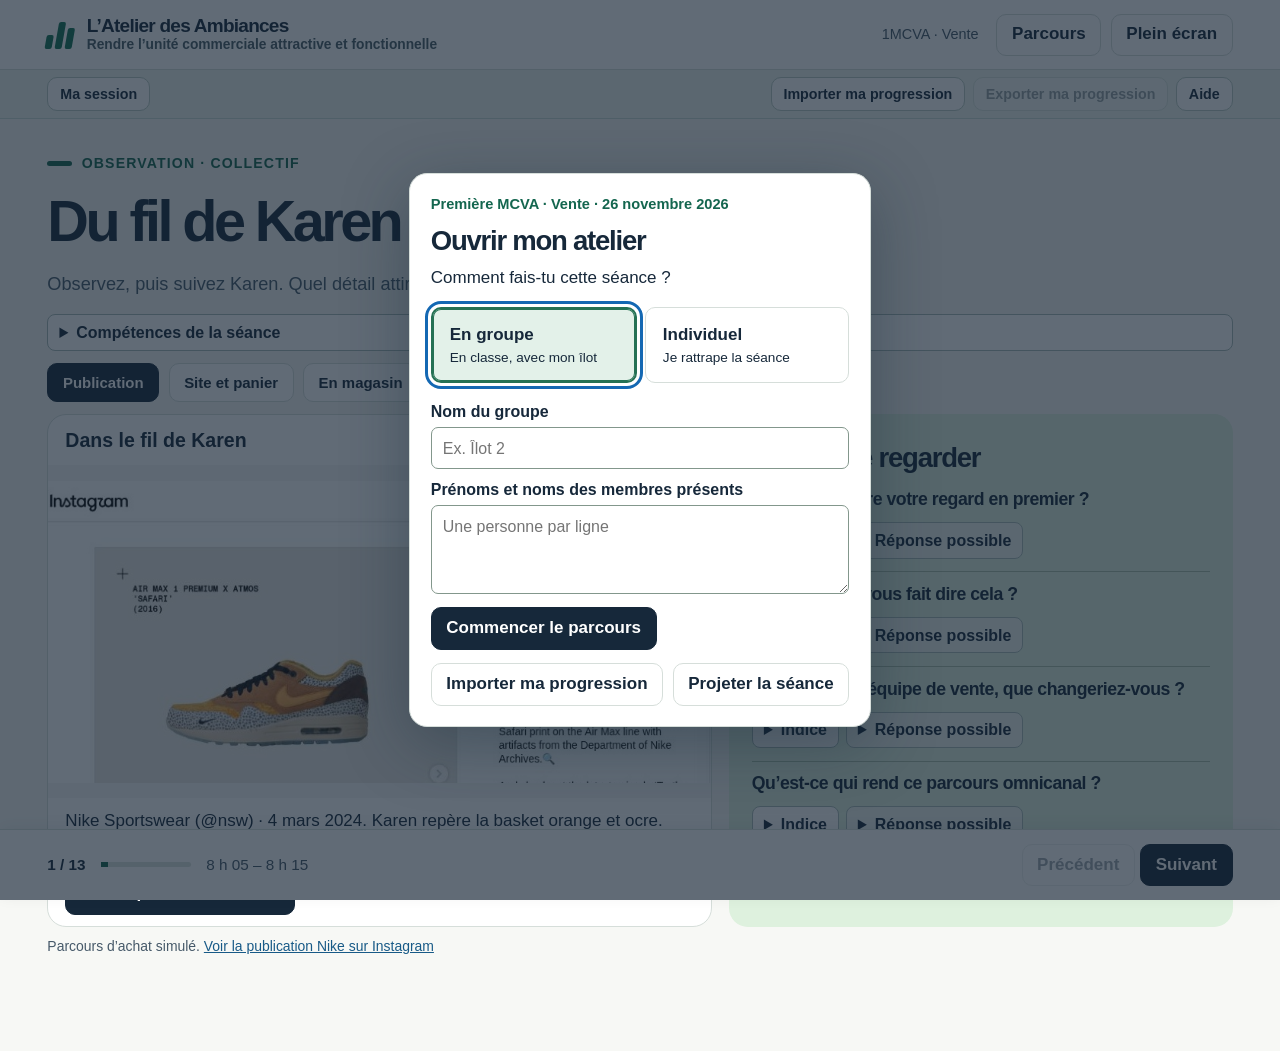
==== atelier-des-ambiances/index.html @ 0b669b0b "Publier l’Atelier des Ambiances 1MCVA et le lot de 20 dossiers à imprimer" ====
<!doctype html>
<html lang="fr"><head><meta charset="utf-8"><meta name="viewport" content="width=device-width,initial-scale=1"><meta name="theme-color" content="#182a3b"><title>L’Atelier des Ambiances · Rendre l’unité commerciale attractive et fonctionnelle</title><link rel="stylesheet" href="style.css"><script defer src="scene.js"></script><script defer src="config.js"></script><script defer src="carnet.js"></script><script defer src="cours.js"></script></head><body>
<header class="top"><div class="identity"><i class="brandmark" aria-hidden="true"><b></b><b></b><b></b></i><span>L’Atelier des Ambiances<small>Rendre l’unité commerciale attractive et fonctionnelle</small></span></div><div class="toolbar"><span class="classTag">1MCVA · Vente</span><button id="plan">Parcours</button><button id="full">Plein écran</button></div></header>
<nav id="carnetbar" aria-label="Session et sauvegarde"><button id="sessionButton">Ma session</button><div class="saveTools"><button data-carnet="import">Importer ma progression</button><button data-carnet="export">Exporter ma progression</button><button data-carnet="help" aria-label="Aide pour sauvegarder et reprendre">Aide</button></div></nav><p id="carnetNotice" role="status" hidden></p>
<input type="file" id="importFile" accept=".json,application/json" hidden>
<dialog id="sessionDialog" aria-labelledby="sessionHeading"><div id="sessionContent"></div></dialog>
<dialog id="saveHelp" aria-labelledby="saveHeading"><div class="dialoghead"><h2 id="saveHeading">Emporter mon travail</h2><button data-close>Fermer</button></div><ol class="recipe"><li>Clique sur <b>Exporter ma progression</b>. Retrouve le fichier <b>.json</b> dans <b>Téléchargements</b> ou dans le dossier que tu as choisi.</li><li>Envoie-toi ce fichier en pièce jointe sur ta boîte mail. En groupe, chacun peut en garder une copie.</li><li>Sur l’autre ordinateur, télécharge la pièce jointe, ouvre l’Atelier et clique sur <b>Importer ma progression</b>. Choisis le fichier pour retrouver tes réponses et la dernière étape.</li></ol><p>Un clic droit sur Importer ou Exporter ouvre aussi cette aide. Sur téléphone, touche « Aide ».</p></dialog>
<dialog id="confirmImport" aria-labelledby="replaceHeading"><div class="dialoghead"><h2 id="replaceHeading">Reprendre ce carnet ?</h2></div><p id="replaceInfo"></p><p>Le carnet importé remplacera celui de cet onglet. Tu peux d’abord exporter ton travail actuel.</p><div class="tools"><button data-close>Annuler</button><button data-carnet="confirmImport" class="dark">Reprendre le carnet importé</button></div></dialog>
<main id="stage" aria-live="off"></main>
<footer><div class="status"><strong id="count"></strong><div class="track"><i id="progress"></i></div><span id="time"></span></div><div><button id="prev">Précédent</button><button class="dark" id="next">Suivant</button></div></footer>
<dialog id="menu"><div class="dialoghead"><h2>Le parcours des deux heures</h2><button data-close>Fermer</button></div><div id="menulist"></div></dialog>
<dialog id="photo"><div class="dialoghead"><h2 id="photoTitle">Observer la scène</h2><button data-close>Fermer</button></div><img id="large" alt=""><p id="credit"></p></dialog>
<dialog id="help"><div class="dialoghead"><h2>Fiche repère</h2><button data-close>Fermer</button></div><div id="gloss"></div></dialog>
<noscript>Active JavaScript pour parcourir la démonstration.</noscript>
</body></html>
---- atelier-des-ambiances/style.css ----
*{box-sizing:border-box} :root{--ink:#16283a;--sub:#465969;--paper:#f7f8f5;--line:#d6deda;--c:#11694c;--p:#d8f3ca;--radius:19px;font:17px/1.45 "Inter","Arial",sans-serif}body{margin:0;background:var(--paper);color:var(--ink)}button,select{font:inherit;color:inherit}button{cursor:pointer;border:1px solid var(--line);background:white;border-radius:10px;padding:.46rem .86rem;font-weight:650}button:hover,select:hover{border-color:var(--c)}button:focus-visible,select:focus-visible,a:focus-visible{outline:3px solid #1468b3;outline-offset:3px}button:disabled{opacity:.4;cursor:default}button.dark{background:var(--ink);color:white;border-color:var(--ink)}.top,footer{display:flex;justify-content:space-between;align-items:center;gap:1rem;padding:.8rem clamp(14px,3.7vw,70px);background:#fff;border-bottom:1px solid var(--line)}.top{min-height:62px}.identity,.toolbar,.status,.tools,.tabs,.chips{display:flex;align-items:center;gap:.55rem;flex-wrap:wrap}.identity{font-weight:800;font-size:1.12rem;letter-spacing:-.04em}.brandmark{height:29px;width:30px;display:flex;gap:3px;align-items:flex-end;transform:skew(-10deg)}.brandmark b{background:#117354;width:7px;height:14px;border-radius:2px}.brandmark b:nth-child(2){height:27px}.brandmark b:last-child{height:21px}.classTag{color:var(--sub);font-size:.85rem;margin-right:.5rem}main{max-width:1590px;margin:auto;padding:clamp(16px,2.7vw,40px) clamp(14px,3.7vw,70px) 24px;min-height:calc(100svh - 144px)}.kicker{display:flex;align-items:center;gap:.55rem;color:var(--c);font-size:.83rem;font-weight:800;letter-spacing:.08em;text-transform:uppercase}.kicker:before{content:"";width:25px;height:5px;background:var(--c);border-radius:4px}h1,h2,h3,p{margin:0}h1{font-size:clamp(2.1rem,4.5vw,4.75rem);font-weight:780;letter-spacing:-.062em;line-height:1.03;margin:.32em 0 .36em}h2{font-size:clamp(1.3rem,2.15vw,2rem);letter-spacing:-.045em;line-height:1.14;margin:.2em 0 .5em}h3{letter-spacing:-.026em}.intro{font-size:clamp(1rem,1.42vw,1.32rem);line-height:1.35;color:var(--sub);max-width:95ch;margin:.1rem 0 1.05rem}.grid{display:grid;grid-template-columns:minmax(0,1.32fr) minmax(0,1fr);gap:1rem;align-items:stretch}.grid.flip{grid-template-columns:1fr 1.18fr}.panel,.sheet,.scene,.mini{border-radius:var(--radius);border:1px solid var(--line);background:white;padding:clamp(15px,1.7vw,27px);min-width:0}.tint{background:var(--p);border-color:transparent}.scene{padding:0;overflow:hidden;display:flex;flex-direction:column;position:relative;background:#142932;color:white;min-height:240px}.scene img{width:100%;height:clamp(210px,34vh,410px);object-fit:cover;display:block}.scene .capt{padding:.7rem 1rem;display:flex;align-items:center;justify-content:space-between;gap:.8rem;font-size:.9rem}.capt button{font-size:.85rem;color:white;background:transparent;border-color:#78909a;white-space:nowrap}.minor{font-size:.86rem;font-weight:750;color:var(--c)}.scene .minor{color:#bff1ce}.promptrow{display:flex;gap:.7rem;padding:.65rem 0;border-bottom:1px solid #a6bdaa;align-items:baseline;font-size:clamp(1.04rem,1.6vw,1.45rem);line-height:1.24;font-weight:650}.promptrow:last-child{border-bottom:0}.mark{font:700 .78rem/1 Arial;min-width:1.35rem;color:var(--c)}.tabs{margin:.7rem 0}.tabs button,.chips button{font-size:.88rem}.tabs button.on,.chips button.on{color:#fff;background:var(--ink);border-color:var(--ink)}.tools{margin-top:.8rem}.soft{background:var(--p);border-color:transparent;color:var(--ink)}.under{background:transparent;padding:0 .05em;color:var(--c);border:0;border-bottom:2px dotted var(--c);border-radius:0;font-weight:750}.defanswer{margin:.6rem 0;padding:.65rem .9rem;border-left:4px solid var(--c);background:var(--p);color:var(--ink);font-size:1rem}.defanswer:empty{display:none}.cards{display:grid;grid-template-columns:repeat(4,minmax(0,1fr));gap:.7rem}.store{border-radius:var(--radius);overflow:hidden;border:1px solid var(--line);background:white}.store img{width:100%;height:clamp(110px,18vh,180px);object-fit:cover;display:block}.store .inside{padding:.8rem}.store h3{font-size:1.25rem}.store p{font-size:.93rem;color:var(--sub)}.revealing{animation:reel .16s infinite alternate}.wheel{border-radius:50%;width:72px;aspect-ratio:1;margin:12px auto;background:conic-gradient(#167858 0 25%,#ffae83 25% 50%,#aea2f4 50% 75%,#e3de86 75% 100%);border:6px solid white;box-shadow:0 0 0 1px var(--line);position:relative}.wheel:after{content:"";position:absolute;inset:36%;background:#172a37;border:3px solid white;border-radius:50%}.reel{padding:.7rem;text-align:center}.reel .wheel.spinning{animation:spin .5s linear infinite}@keyframes spin{to{transform:rotate(360deg)}}@keyframes reel{to{opacity:.55}}.missionlead{display:flex;align-items:center;gap:1rem;justify-content:space-between;flex-wrap:wrap;margin-bottom:.7rem}.missionlead select{padding:.48rem;border-radius:8px;border:1px solid var(--line);background:white;font-weight:bold;max-width:100%}.choiceGrid{display:grid;grid-template-columns:repeat(2,minmax(0,1fr));gap:.55rem;margin:.8rem 0}.option{display:flex;align-items:baseline;gap:.65rem;text-align:left;min-height:3.4rem;line-height:1.24;padding:.72rem}.option span{background:#edf1f1;border-radius:6px;color:var(--sub);padding:.1rem .35rem;font-size:.83rem}.option.chosen{border:2px solid var(--c);background:var(--p)}.answer{padding:.76rem .9rem;border-left:4px solid var(--c);background:#f1f5f0;margin-top:.65rem}.answer strong{display:block}.steps{display:grid;gap:.55rem;margin:.5rem 0}.step{padding:.62rem .8rem;background:#f2f5f2;border-radius:9px;line-height:1.3}.step b{color:var(--c)}.step small{display:block;color:var(--sub);font-size:.86rem}.sample{padding:.8rem;border-radius:11px;background:#f1f4f2;margin:.6rem 0}.sample div+div{border-top:1px solid var(--line);padding-top:.35rem;margin-top:.35rem}.brief{margin:.7rem 0;padding:.75rem 1rem;background:var(--p);border-radius:10px}.brief b{color:var(--c)}.terms{display:grid;grid-template-columns:repeat(3,minmax(0,1fr));gap:.8rem}.termcard{background:white;border:1px solid var(--line);border-radius:var(--radius);overflow:hidden}.termcard img{width:100%;height:clamp(100px,16vh,160px);object-fit:cover;display:block}.termcard section{padding:1rem}.termcard p{color:var(--sub);margin:.4rem 0}.screenHead{font-size:1.15rem;line-height:1.4}.small{color:var(--sub);font-size:.9rem}.showcase{background:#e7e6f6;color:#302857;padding:1rem;border-radius:13px}.lexline{margin:.7rem 0}.compare{margin:.6rem 0;padding:.7rem 1rem;background:#f5f3ff;border-radius:10px}.textline{display:block;margin:.4rem 0}.teacher{margin:.55rem 0 0}.teacher summary{cursor:pointer;font-weight:bold;color:var(--c)}a{color:#185a87}footer{border-top:1px solid var(--line);border-bottom:none;min-height:67px;position:sticky;bottom:0;z-index:3;box-shadow:0 -3px 14px #152a3410}.status{gap:.9rem;font-size:.9rem}.track{width:90px;height:5px;background:#dde4de;border-radius:4px}.track i{background:var(--c);height:100%;display:block;transition:width .2s}.status span{color:var(--sub)}footer button{margin-left:.3rem}dialog{max-width:min(850px,94vw);max-height:88vh;border:1px solid var(--line);border-radius:18px;padding:1.2rem;color:var(--ink);box-shadow:0 16px 65px #13293660}dialog::backdrop{background:#122232aa}.dialoghead{display:flex;justify-content:space-between;align-items:center;gap:1rem;margin-bottom:.5rem}#menulist{display:grid;grid-template-columns:1fr 1fr;gap:.4rem}#menulist button{text-align:left;display:flex;flex-direction:column}#menulist button small{color:var(--sub);font-size:.8rem}#photo{width:min(1100px,95vw)}#large{width:100%;max-height:65vh;object-fit:contain;background:#10191b}#credit{font-size:.85rem}#gloss p{margin:.4rem 0}.ghost{background:transparent}.inlinepic{width:100%;max-height:130px;object-fit:cover;border-radius:10px}.finalForm{border-top:7px solid #7052a2}.result{font-size:1.18rem;font-weight:bold}.sr{position:absolute;height:1px;width:1px;clip-path:inset(50%);overflow:hidden}
@media(min-width:1600px){:root{font-size:21px}}@media(max-width:850px){.grid,.grid.flip{grid-template-columns:1fr 1fr}.cards{grid-template-columns:1fr 1fr}.terms{gap:.35rem}.termcard section{padding:.65rem}.top{padding:.6rem .9rem}}
@media(max-width:650px){:root{font-size:16px}.top{align-items:flex-start;gap:.3rem}.toolbar{gap:.2rem}.toolbar button{padding:.35rem .5rem;font-size:.85rem}.classTag{display:none}.identity{font-size:1rem}.grid,.grid.flip,.terms,.choiceGrid{grid-template-columns:1fr}.termcard{display:flex;align-items:center}.termcard img{width:26%;height:115px}.scene img{height:205px}.track{display:none}.status{gap:.3rem;flex-direction:column;align-items:flex-start}.cards{gap:.45rem}#menulist{grid-template-columns:1fr}main{min-height:0}.top .brandmark{display:none}footer{padding:.55rem .65rem}.terms .defanswer{padding:.4rem}.scene{min-height:0}}@media(prefers-reduced-motion:reduce){*{animation:none!important;transition:none!important}}
#printSheet{display:none}@media print{@page{size:A4;margin:13mm}html body>*{display:none!important}html body>#printSheet{display:block!important;color:black}#printSheet h1{font-size:24pt}#printSheet h2{margin-top:6mm;font-size:15pt}#printSheet p{font-size:11pt;margin:3mm 0}#printSheet img{width:95mm;height:52mm;object-fit:cover}#printSheet .ruled{font-size:11pt;line-height:1.25;border-bottom:1px dotted #999;padding:2mm 0 6mm}}
.casePic{display:block;width:100%;height:clamp(100px,19vh,220px);object-fit:cover;border-radius:12px;margin:.55rem 0 .8rem}
.identity small{display:block;color:#485c65;font-size:.81rem;letter-spacing:0;font-weight:550;line-height:1.22}.identity>span{line-height:1.15}.tutor{padding:1rem 1.25rem;background:var(--ink);color:#fff;border-radius:14px;border-left:8px solid #efac55;margin:.7rem 0 1rem}.tutor strong{display:block;font-size:clamp(1.18rem,2.05vw,1.9rem);line-height:1.25}.tutor .minor{color:#f6ca8d;margin-bottom:.38rem}.aid{border:1px solid #aabcb9;background:#fff;color:var(--ink);border-radius:8px;padding:.33rem .65rem;font-size:.94rem;margin:.25rem 0}.aid summary,.localtest summary{font-weight:650;cursor:pointer}.aid>div{padding:.4rem 0 .15rem}.aids{display:flex;gap:.4rem;flex-wrap:wrap;margin:.3rem 0}.aids .aid[open]{flex-basis:100%}.solution{background:#eef4ef}.exercise+.exercise{border-top:1px solid #a9bda9;padding-top:.56rem;margin-top:.5rem}.exercise h3{font-size:1.04rem}.linkbtn{display:inline-block;background:#fff;text-decoration:none;border-radius:9px;padding:.48rem .75rem;color:#154575;border:1px solid #a7b7c4;font-weight:650}.primary{background:var(--ink);color:white}.wheelgrid{display:grid;grid-template-columns:1fr .95fr 1fr;gap:.8rem;grid-template-areas:"a wheel b" "c wheel d";align-items:stretch}.wheelgrid article:nth-child(1){grid-area:a}.wheelgrid article:nth-child(2){grid-area:b}.wheelgrid article:nth-child(4){grid-area:c}.wheelgrid article:nth-child(5){grid-area:d}.hub{grid-area:wheel;display:flex;align-items:center;justify-content:center;flex-direction:column;gap:1rem}.roulette{width:min(20vw,234px);min-width:110px;aspect-ratio:1;border-radius:50%;position:relative;background:conic-gradient(#e8ad69 0 25%,#e6dbe9 25% 50%,#98ba9c 50% 75%,#91a8d1 75%);box-shadow:0 0 0 6px white,0 0 0 7px #9eafad}.roulette:after{content:"";position:absolute;inset:43%;border-radius:50%;background:#20313e}.roulette b{position:absolute;font-size:clamp(.55rem,1vw,.9rem)}.roulette b:nth-child(1){top:24%;right:20%}.roulette b:nth-child(2){bottom:23%;right:19%}.roulette b:nth-child(3){bottom:23%;left:20%}.roulette b:nth-child(4){top:26%;left:4%}.spinning{animation:spin .55s linear infinite}.drawcard img{height:95px}.fourmissions{display:grid;grid-template-columns:repeat(2,minmax(0,1fr));gap:.7rem}.fourmissions .dossier h2{margin-bottom:.25rem}.offerlist p{padding:.24rem 0;border-bottom:1px solid var(--line);line-height:1.25}.offerlist b{color:var(--c);padding-right:.3rem}.fourmissions .scene{min-height:0}.fourmissions .scene img{height:180px}.dossier .scene .capt{padding:.45rem .7rem}.scene{margin:0}.singlemission>.dossier{max-width:920px;margin:auto}.audioBox{padding:.55rem 0}.audioBox b,.audioBox small{display:block}.audioBox small,.footnote{color:var(--sub);font-size:.82rem}.audioBox audio{display:block;max-width:100%;width:285px;height:34px;margin:.3rem 0}.recipe{padding:.6rem 1rem .6rem 2.3rem;background:#fff;border:1px solid var(--line);border-radius:12px}.recipe li{padding:.24rem 0}.social{background:white;border:1px solid var(--line);border-radius:var(--radius);overflow:hidden;align-self:start}.socialtop,.postby,.postbody{padding:.65rem 1rem}.socialtop{font-weight:800;font-size:1.15rem;display:flex;align-items:center;justify-content:space-between}.socialtop span{font-size:.8rem;color:var(--sub)}.postby{font-size:.9rem;display:flex;gap:.5rem}.postby i{font-style:normal;color:#1265ac}.postPhoto{display:block;width:100%;height:clamp(240px,37vh,510px);object-fit:contain;background:#f6f6f6}.social a small{display:block}.footnote{margin-top:.55rem}.formLink{display:flex;gap:1rem;align-items:center;background:#f0ebf8;border-radius:16px;padding:1rem;margin-bottom:.8rem}.formLink img{width:clamp(155px,18vw,240px);background:white}.need{margin:.4rem 0}.localtest h2{margin:.55rem 0}.localtest .tools{margin-top:.7rem}.panel textarea{width:100%;min-height:10rem;display:block;font:inherit;border:1px solid #728592;border-radius:7px}.dossier .minor{color:#584128}.qLocal{margin-top:.5rem}.defanswer{line-height:1.4}.termcard .lexline{padding:.35rem 0;border-bottom:1px solid var(--line)}.softList{margin:.6rem 0}.softList li{padding:.25rem 0}@media(max-width:680px){.fourmissions{grid-template-columns:1fr}.tutor strong{font-size:1.1rem}.wheelgrid{grid-template-columns:1fr 1fr;grid-template-areas:"wheel wheel" "a b" "c d"}.roulette{width:120px}.identity small{font-size:.66rem;max-width:19em}.formLink{display:block}.terms .termcard img{align-self:start;margin-top:.6rem}.terms .termcard{display:block}.terms .termcard img{width:100%;margin:0}.track{display:none}}
.imageAction{width:100%;display:block;border:0;padding:0;border-radius:0;background:white}.imageAction:hover{outline:2px solid #286b86;outline-offset:-2px}
@media(min-width:960px){.fourmissions.mission1{grid-template-columns:repeat(4,minmax(0,1fr));gap:.58rem}.mission1 .dossier{padding:.64rem .76rem}.mission1 .dossier h2{font-size:1.5rem}.mission1 .need{line-height:1.22}.mission1 .offerlist p{padding:.26rem 0}.mission1 .aids .aid{font-size:.85rem}.mission1 .tools a{font-size:.85rem}.mission1 .tools{margin-top:.4rem}}

#carnetbar{display:flex;align-items:center;justify-content:space-between;gap:.75rem;flex-wrap:wrap;padding:.38rem clamp(14px,3.7vw,70px);border-bottom:1px solid #cbdcd5;background:#edf4ed}
#carnetbar button{font-size:.84rem;padding:.34rem .7rem;border-color:#bacbc3}
.saveTools,.modeButtons{display:flex;gap:.45rem;flex-wrap:wrap}
#carnetNotice{padding:.55rem clamp(14px,3.7vw,70px);background:#fff5cd;color:#38412a}
#sessionDialog,#saveHelp,#confirmImport{max-width:min(620px,94vw);max-height:88svh;overflow:auto}
#sessionHeading{margin:.55rem 0}.modeButtons{margin:1rem 0}.modeButtons button{flex:1;text-align:left;padding:.8rem 1rem}.modeButtons small{display:block;font-size:.8rem;font-weight:400}
.modeButtons [aria-pressed="true"],.planGrid [aria-pressed="true"],.shopChooser [aria-pressed="true"]{background:#e3f1e9;border:2px solid #257154;box-shadow:inset 0 0 0 1px #257154}
.carnetField{display:block;margin:.5rem 0;font-weight:650;font-size:.94rem}
.carnetField textarea,.carnetField input,.carnetField select,.panel .carnetField textarea{display:block;width:100%;min-height:0;margin:.25rem 0;padding:.5rem .65rem;line-height:1.35;border:1px solid #83978c;border-radius:7px;font:inherit;font-weight:400;background:white;color:var(--ink)}
.carnetField textarea{resize:vertical}.workFields{margin:1rem 0;padding:.8rem 1rem;border:1px solid #acc3b8;border-radius:12px;background:#f6faf6;min-width:0}.workFields legend{font-weight:750;padding:0 .4rem}.lineFields,.sensFields{display:grid;gap:.75rem;grid-template-columns:minmax(8rem,1fr) 2fr}.sensFields{grid-template-columns:repeat(3,minmax(0,1fr))}.lineFields+.lineFields,.sensFields+.sensFields{padding-top:.3rem;border-top:1px solid #d5e2da}
.shopChooser{display:grid;grid-template-columns:repeat(auto-fit,minmax(150px,1fr));gap:.8rem}.shopChooser button{overflow:hidden;padding:0}.shopChooser img{display:block;width:100%;height:140px;object-fit:cover}.shopChooser span{display:block;padding:.6rem}.carnetNav{margin:.6rem 0}.planGrid{display:grid;grid-template-columns:repeat(3,1fr);gap:.35rem;margin-top:.7rem}.planGrid button{font-size:.9rem;min-height:3rem}.planEntrance{text-align:center;color:#285c46;font-weight:700}.replaceWarning{padding:.6rem;background:#fff2dc}.saveTools{justify-content:flex-end}
@media(max-width:660px){.lineFields,.sensFields{grid-template-columns:1fr;gap:0}.saveTools{justify-content:flex-start}#carnetbar{gap:.35rem}.planGrid button{font-size:.76rem;padding:.2rem}.workFields{padding:.6rem}.top{flex-wrap:wrap}}
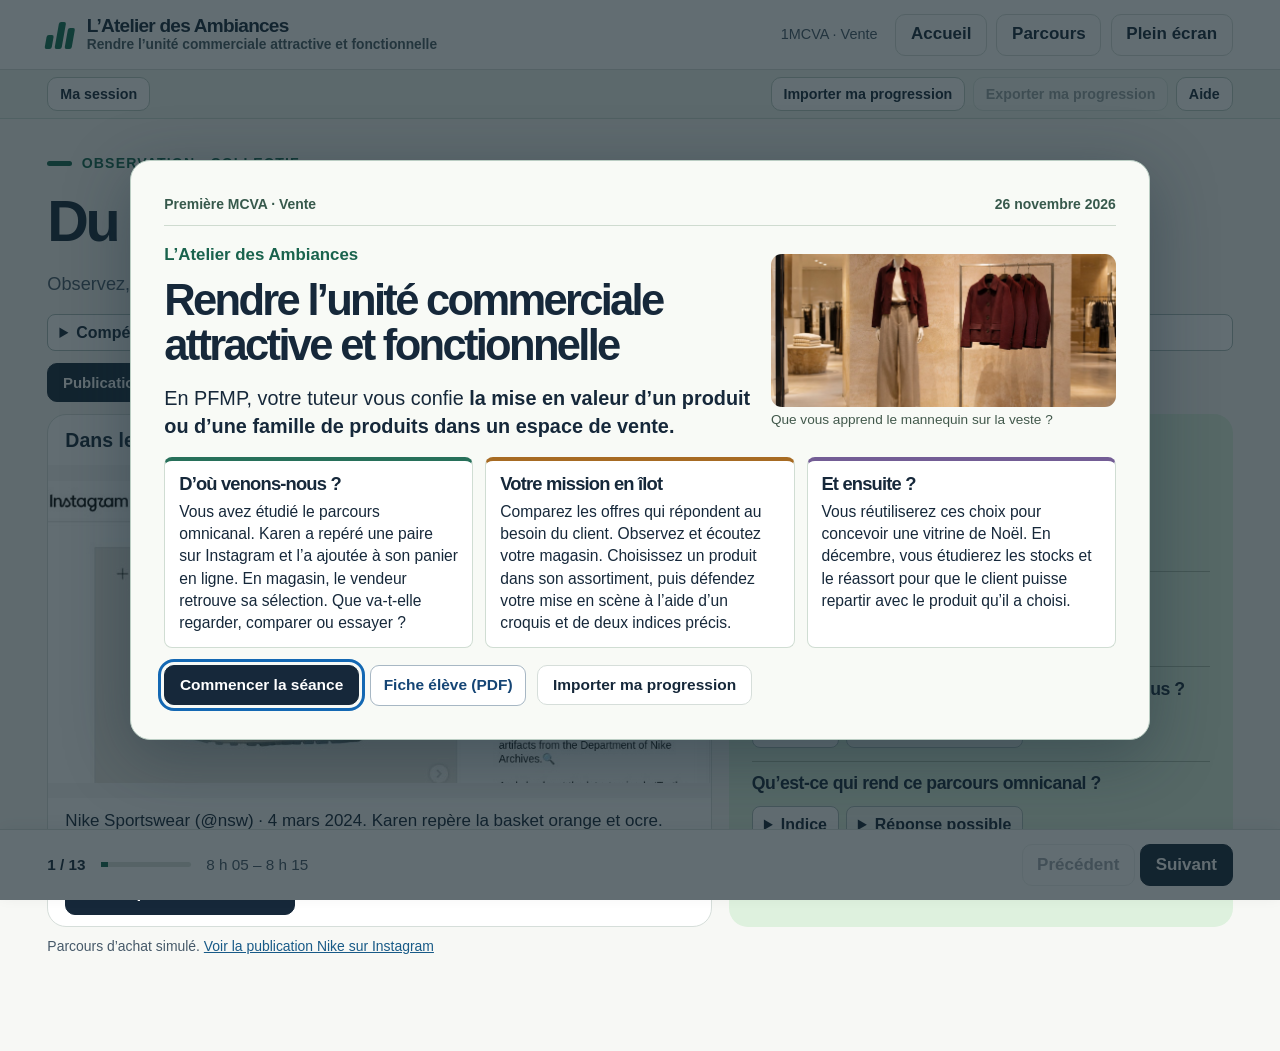
==== commit 22c4845e: "Ouvrir la séance sur la mise en valeur d’un produit ou d’une famille de produits" ====
--- a/atelier-des-ambiances/index.html
+++ b/atelier-des-ambiances/index.html
@@ -1,8 +1,19 @@
 <!doctype html>
 <html lang="fr"><head><meta charset="utf-8"><meta name="viewport" content="width=device-width,initial-scale=1"><meta name="theme-color" content="#182a3b"><title>L’Atelier des Ambiances · Rendre l’unité commerciale attractive et fonctionnelle</title><link rel="stylesheet" href="style.css"><script defer src="scene.js"></script><script defer src="config.js"></script><script defer src="carnet.js"></script><script defer src="cours.js"></script></head><body>
-<header class="top"><div class="identity"><i class="brandmark" aria-hidden="true"><b></b><b></b><b></b></i><span>L’Atelier des Ambiances<small>Rendre l’unité commerciale attractive et fonctionnelle</small></span></div><div class="toolbar"><span class="classTag">1MCVA · Vente</span><button id="plan">Parcours</button><button id="full">Plein écran</button></div></header>
+<header class="top"><div class="identity"><i class="brandmark" aria-hidden="true"><b></b><b></b><b></b></i><span>L’Atelier des Ambiances<small>Rendre l’unité commerciale attractive et fonctionnelle</small></span></div><div class="toolbar"><span class="classTag">1MCVA · Vente</span><button id="welcomeOpen">Accueil</button><button id="plan">Parcours</button><button id="full">Plein écran</button></div></header>
 <nav id="carnetbar" aria-label="Session et sauvegarde"><button id="sessionButton">Ma session</button><div class="saveTools"><button data-carnet="import">Importer ma progression</button><button data-carnet="export">Exporter ma progression</button><button data-carnet="help" aria-label="Aide pour sauvegarder et reprendre">Aide</button></div></nav><p id="carnetNotice" role="status" hidden></p>
 <input type="file" id="importFile" accept=".json,application/json" hidden>
+<dialog id="welcomeDialog" aria-labelledby="welcomeTitle">
+<div class="welcomeHead"><span class="welcomeEyebrow">Première MCVA · Vente</span><span>26 novembre 2026</span></div>
+<div class="welcomeLayout"><div><p class="welcomeCourse">L’Atelier des Ambiances</p>
+<h1 id="welcomeTitle">Rendre l’unité commerciale attractive et fonctionnelle</h1>
+<p class="welcomeLead">En PFMP, votre tuteur vous confie <strong>la mise en valeur d’un produit ou d’une famille de produits dans un espace de vente.</strong></p></div>
+<figure><img id="welcomeImage" alt="Une veste bordeaux portée sur un mannequin, à côté d’un portant de vestes."><figcaption>Que vous apprend le mannequin sur la veste ?</figcaption></figure></div>
+<div class="welcomeRoute"><section><h2>D’où venons-nous ?</h2><p>Vous avez étudié le parcours omnicanal. Karen a repéré une paire sur Instagram et l’a ajoutée à son panier en ligne. En magasin, le vendeur retrouve sa sélection. Que va-t-elle regarder, comparer ou essayer ?</p></section>
+<section><h2>Votre mission en îlot</h2><p>Comparez les offres qui répondent au besoin du client. Observez et écoutez votre magasin. Choisissez un produit dans son assortiment, puis défendez votre mise en scène à l’aide d’un croquis et de deux indices précis.</p></section>
+<section><h2>Et ensuite ?</h2><p>Vous réutiliserez ces choix pour concevoir une vitrine de Noël. En décembre, vous étudierez les stocks et le réassort pour que le client puisse repartir avec le produit qu’il a choisi.</p></section></div>
+<div class="welcomeActions"><button class="dark" id="welcomeContinue" autofocus>Commencer la séance</button><a class="linkbtn" id="welcomePdf" download="Fiche_accueil_1MCVA_eleves.pdf">Fiche élève (PDF)</a><button data-carnet="import">Importer ma progression</button></div><p id="welcomeNotice" role="status"></p>
+</dialog>
 <dialog id="sessionDialog" aria-labelledby="sessionHeading"><div id="sessionContent"></div></dialog>
 <dialog id="saveHelp" aria-labelledby="saveHeading"><div class="dialoghead"><h2 id="saveHeading">Emporter mon travail</h2><button data-close>Fermer</button></div><ol class="recipe"><li>Clique sur <b>Exporter ma progression</b>. Retrouve le fichier <b>.json</b> dans <b>Téléchargements</b> ou dans le dossier que tu as choisi.</li><li>Envoie-toi ce fichier en pièce jointe sur ta boîte mail. En groupe, chacun peut en garder une copie.</li><li>Sur l’autre ordinateur, télécharge la pièce jointe, ouvre l’Atelier et clique sur <b>Importer ma progression</b>. Choisis le fichier pour retrouver tes réponses et la dernière étape.</li></ol><p>Un clic droit sur Importer ou Exporter ouvre aussi cette aide. Sur téléphone, touche « Aide ».</p></dialog>
 <dialog id="confirmImport" aria-labelledby="replaceHeading"><div class="dialoghead"><h2 id="replaceHeading">Reprendre ce carnet ?</h2></div><p id="replaceInfo"></p><p>Le carnet importé remplacera celui de cet onglet. Tu peux d’abord exporter ton travail actuel.</p><div class="tools"><button data-close>Annuler</button><button data-carnet="confirmImport" class="dark">Reprendre le carnet importé</button></div></dialog>
--- a/atelier-des-ambiances/style.css
+++ b/atelier-des-ambiances/style.css
@@ -19,3 +19,20 @@
 .carnetField textarea{resize:vertical}.workFields{margin:1rem 0;padding:.8rem 1rem;border:1px solid #acc3b8;border-radius:12px;background:#f6faf6;min-width:0}.workFields legend{font-weight:750;padding:0 .4rem}.lineFields,.sensFields{display:grid;gap:.75rem;grid-template-columns:minmax(8rem,1fr) 2fr}.sensFields{grid-template-columns:repeat(3,minmax(0,1fr))}.lineFields+.lineFields,.sensFields+.sensFields{padding-top:.3rem;border-top:1px solid #d5e2da}
 .shopChooser{display:grid;grid-template-columns:repeat(auto-fit,minmax(150px,1fr));gap:.8rem}.shopChooser button{overflow:hidden;padding:0}.shopChooser img{display:block;width:100%;height:140px;object-fit:cover}.shopChooser span{display:block;padding:.6rem}.carnetNav{margin:.6rem 0}.planGrid{display:grid;grid-template-columns:repeat(3,1fr);gap:.35rem;margin-top:.7rem}.planGrid button{font-size:.9rem;min-height:3rem}.planEntrance{text-align:center;color:#285c46;font-weight:700}.replaceWarning{padding:.6rem;background:#fff2dc}.saveTools{justify-content:flex-end}
 @media(max-width:660px){.lineFields,.sensFields{grid-template-columns:1fr;gap:0}.saveTools{justify-content:flex-start}#carnetbar{gap:.35rem}.planGrid button{font-size:.76rem;padding:.2rem}.workFields{padding:.6rem}.top{flex-wrap:wrap}}
+
+#welcomeDialog{border:1px solid #bacdc3;border-radius:20px;padding:clamp(1rem,2.6vw,2.4rem);width:min(1020px,94vw);max-width:94vw;max-height:92svh;overflow:auto;background:#f8faf6;color:#16283a}
+#welcomeDialog::backdrop{background:rgba(18,34,42,.66)}
+.welcomeHead,.welcomeActions{display:flex;gap:.65rem;align-items:center;flex-wrap:wrap}
+.welcomeHead{justify-content:space-between;font-weight:650;font-size:.82rem;border-bottom:1px solid #cfdbd0;padding-bottom:.6rem;color:#37594c}
+.welcomeLayout{display:grid;grid-template-columns:1.7fr 1fr;gap:1.2rem;align-items:center;margin:1rem 0}
+.welcomeCourse{font-size:.99rem;color:#19634d;font-weight:750}.welcomeLayout h1{font-size:clamp(1.85rem,3.4vw,3.1rem);line-height:1.04;margin:.25em 0 .36em}
+.welcomeLead{font-size:clamp(1rem,1.55vw,1.19rem);line-height:1.42}
+.welcomeLayout figure{margin:0}.welcomeLayout img{display:block;width:100%;height:clamp(100px,17vh,165px);object-fit:cover;object-position:center 42%;border-radius:11px}
+.welcomeLayout figcaption{font-size:.8rem;line-height:1.3;margin-top:.25rem;color:#42594c}
+.welcomeRoute{display:grid;grid-template-columns:repeat(3,1fr);gap:.7rem}
+.welcomeRoute section{background:white;border:1px solid #d0ddd3;border-top:4px solid #27705a;border-radius:8px;padding:.72rem .82rem}
+.welcomeRoute section:nth-child(2){border-top-color:#a76b23}.welcomeRoute section:nth-child(3){border-top-color:#735d95}
+.welcomeRoute h2{font-size:1.08rem;margin:0 0 .35rem}.welcomeRoute p{font-size:.92rem;line-height:1.43}
+.welcomeActions{margin-top:1rem}.welcomeActions button,.welcomeActions a{font-size:.91rem}
+#welcomeNotice:empty{display:none}#welcomeNotice{padding:.55rem;color:#793b13}
+@media(max-width:680px){.welcomeRoute{grid-template-columns:1fr}.welcomeLayout{grid-template-columns:1fr}.welcomeLayout figure{display:none}.welcomeActions{align-items:stretch}.welcomeRoute section{padding:.65rem .7rem}}
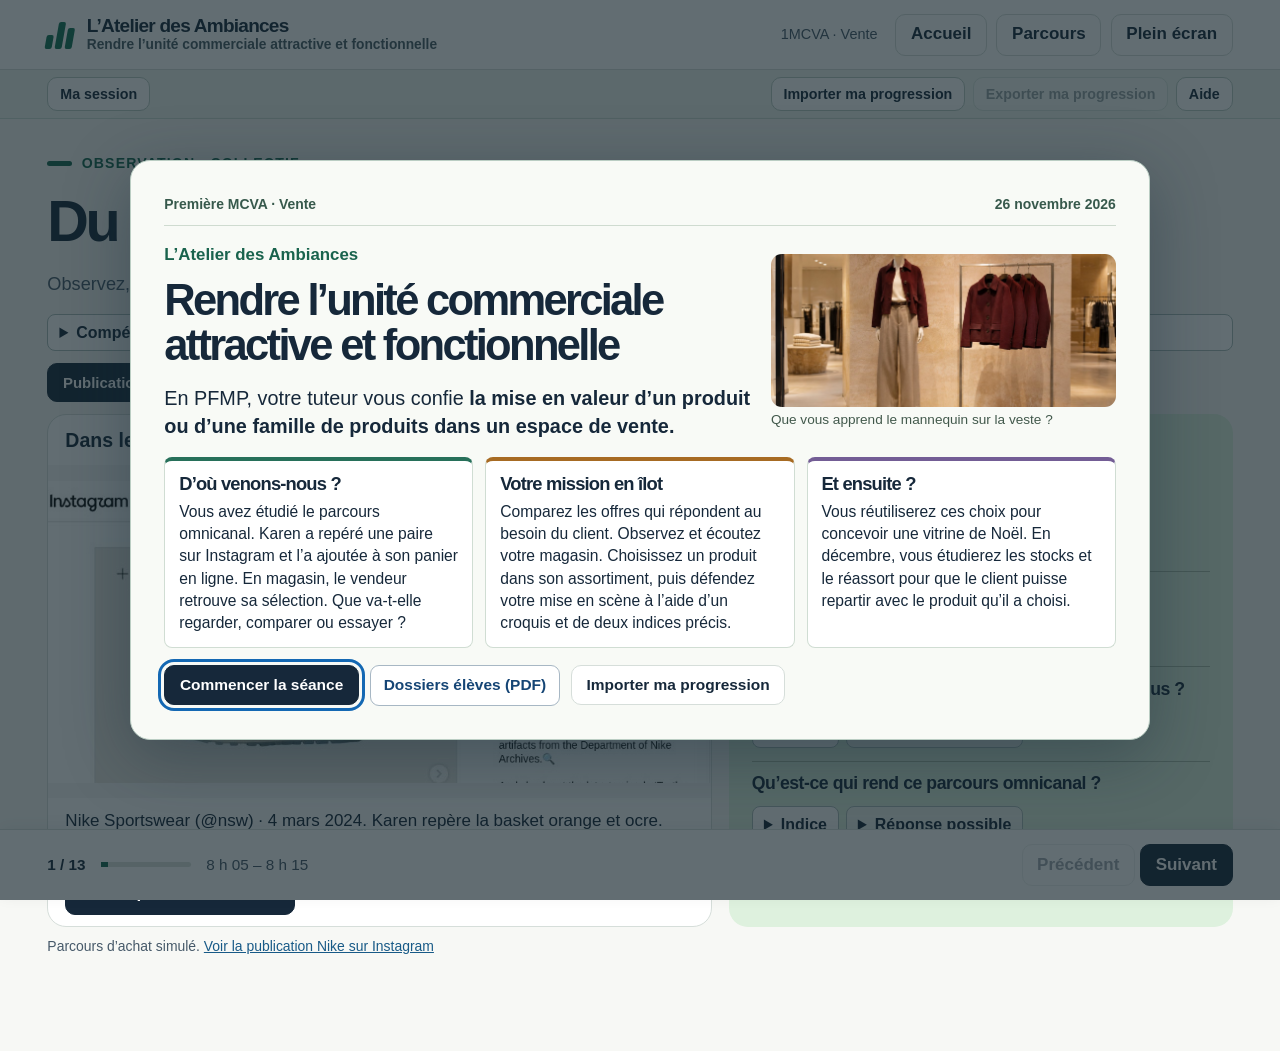
==== commit 4c47c9b6: "Intégrer l’accueil et l’identification aux dossiers élèves de l’Atelier des Ambiances" ====
--- a/atelier-des-ambiances/index.html
+++ b/atelier-des-ambiances/index.html
@@ -12,7 +12,7 @@
 <div class="welcomeRoute"><section><h2>D’où venons-nous ?</h2><p>Vous avez étudié le parcours omnicanal. Karen a repéré une paire sur Instagram et l’a ajoutée à son panier en ligne. En magasin, le vendeur retrouve sa sélection. Que va-t-elle regarder, comparer ou essayer ?</p></section>
 <section><h2>Votre mission en îlot</h2><p>Comparez les offres qui répondent au besoin du client. Observez et écoutez votre magasin. Choisissez un produit dans son assortiment, puis défendez votre mise en scène à l’aide d’un croquis et de deux indices précis.</p></section>
 <section><h2>Et ensuite ?</h2><p>Vous réutiliserez ces choix pour concevoir une vitrine de Noël. En décembre, vous étudierez les stocks et le réassort pour que le client puisse repartir avec le produit qu’il a choisi.</p></section></div>
-<div class="welcomeActions"><button class="dark" id="welcomeContinue" autofocus>Commencer la séance</button><a class="linkbtn" id="welcomePdf" download="Fiche_accueil_1MCVA_eleves.pdf">Fiche élève (PDF)</a><button data-carnet="import">Importer ma progression</button></div><p id="welcomeNotice" role="status"></p>
+<div class="welcomeActions"><button class="dark" id="welcomeContinue" autofocus>Commencer la séance</button><a class="linkbtn" id="welcomePdf" download="Dossiers_eleves_1MCVA.pdf">Dossiers élèves (PDF)</a><button data-carnet="import">Importer ma progression</button></div><p id="welcomeNotice" role="status"></p>
 </dialog>
 <dialog id="sessionDialog" aria-labelledby="sessionHeading"><div id="sessionContent"></div></dialog>
 <dialog id="saveHelp" aria-labelledby="saveHeading"><div class="dialoghead"><h2 id="saveHeading">Emporter mon travail</h2><button data-close>Fermer</button></div><ol class="recipe"><li>Clique sur <b>Exporter ma progression</b>. Retrouve le fichier <b>.json</b> dans <b>Téléchargements</b> ou dans le dossier que tu as choisi.</li><li>Envoie-toi ce fichier en pièce jointe sur ta boîte mail. En groupe, chacun peut en garder une copie.</li><li>Sur l’autre ordinateur, télécharge la pièce jointe, ouvre l’Atelier et clique sur <b>Importer ma progression</b>. Choisis le fichier pour retrouver tes réponses et la dernière étape.</li></ol><p>Un clic droit sur Importer ou Exporter ouvre aussi cette aide. Sur téléphone, touche « Aide ».</p></dialog>
